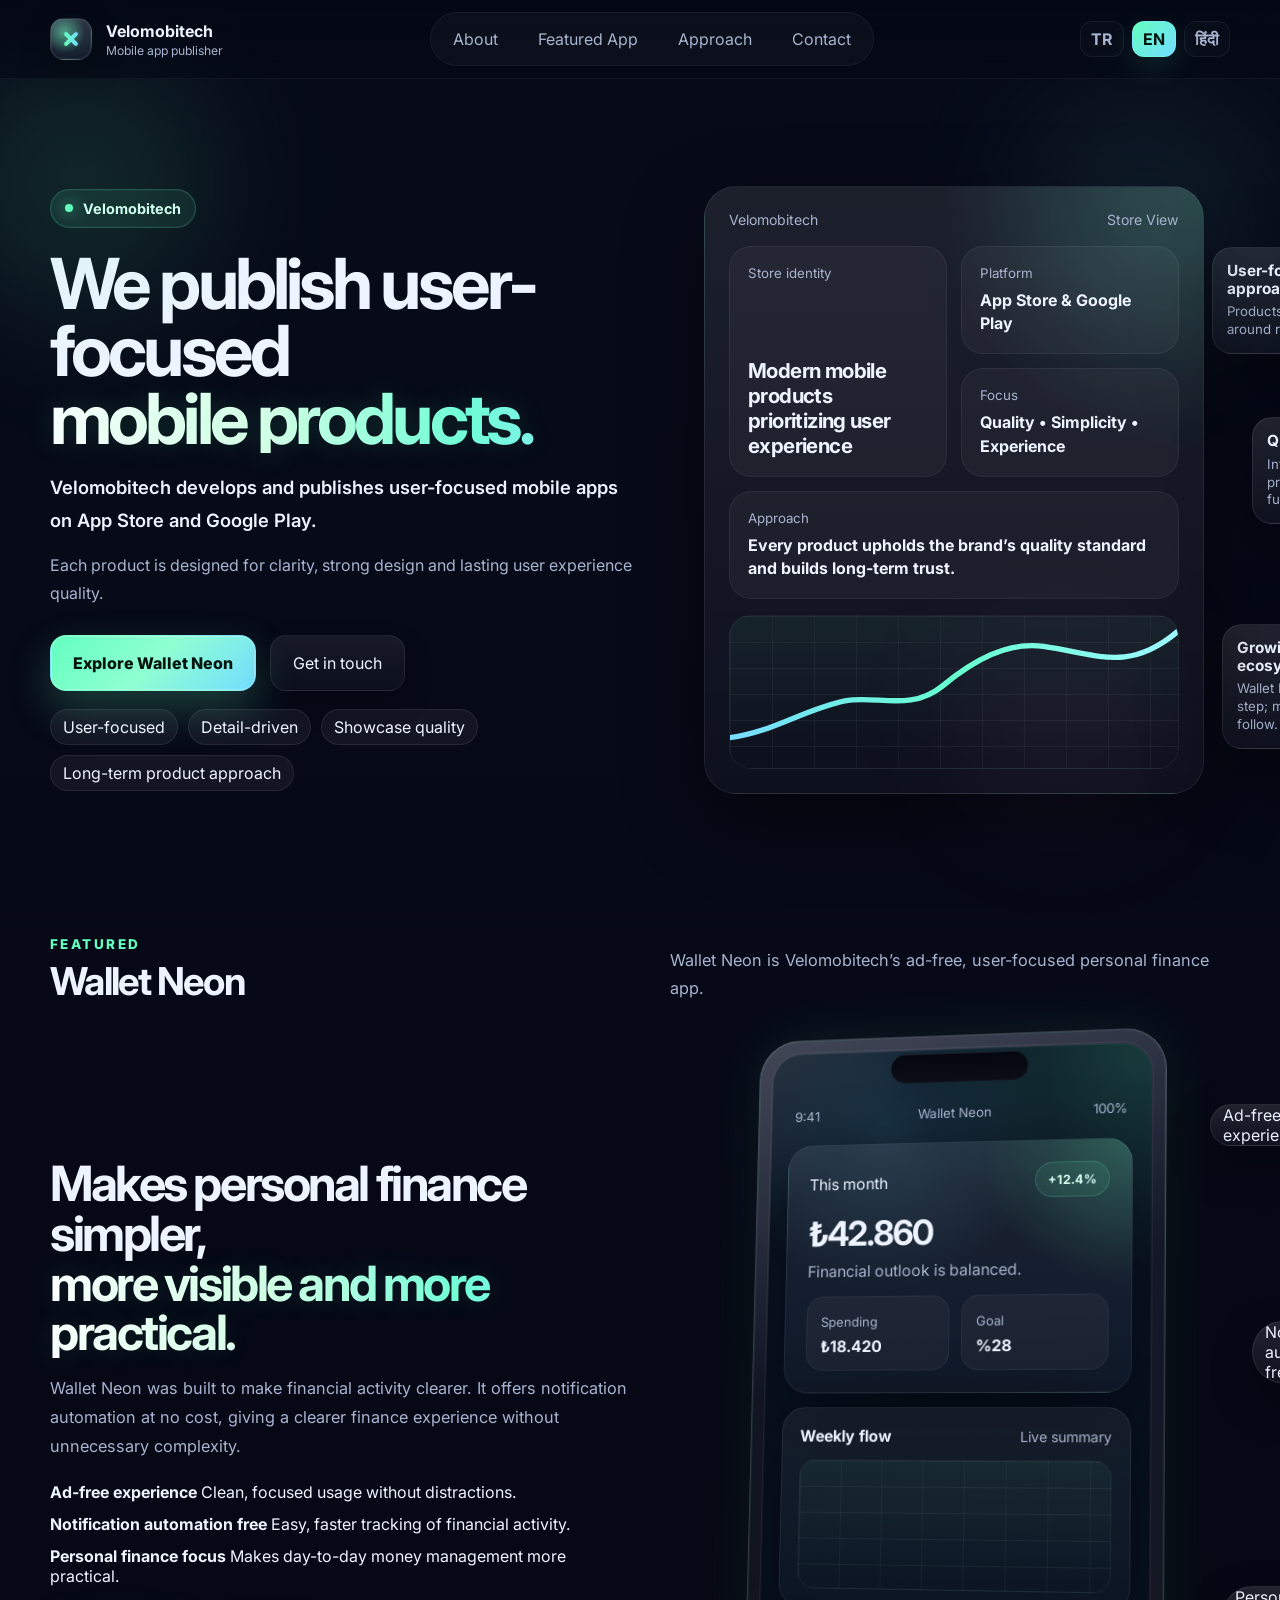
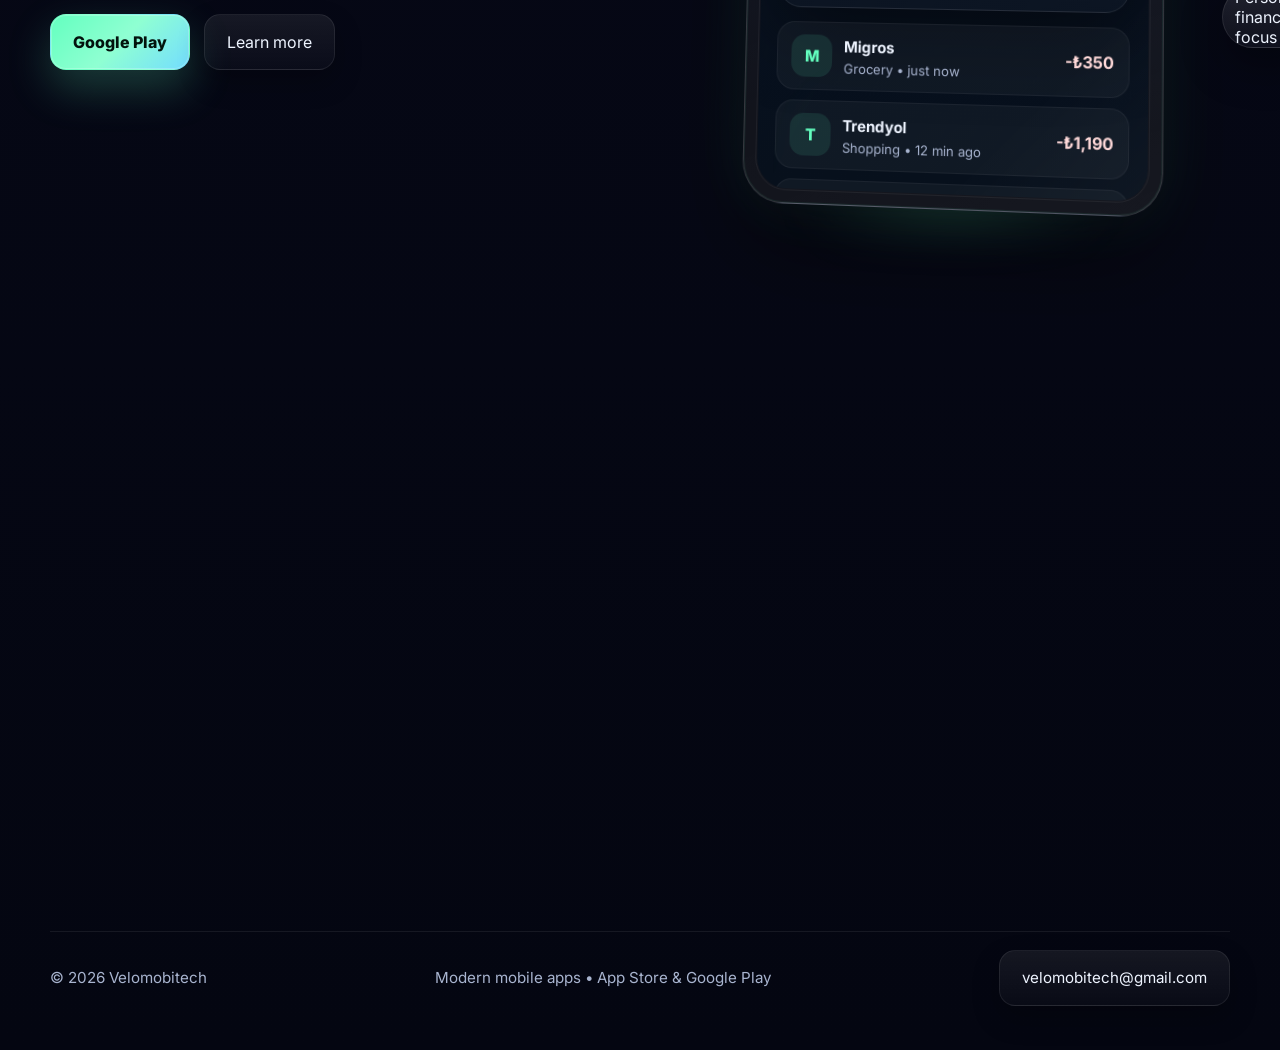
==== index.html @ 4719e171 "Initial commit" ====
<!doctype html>
<html lang="tr">
<head>
  <meta charset="utf-8">
  <meta name="viewport" content="width=device-width, initial-scale=1">
  <title></title>
  <meta name="description" content="">
  <meta name="theme-color" content="#070b18">
  <link rel="preconnect" href="https://fonts.googleapis.com">
  <link rel="preconnect" href="https://fonts.gstatic.com" crossorigin>
  <link href="https://fonts.googleapis.com/css2?family=Inter:wght@400;500;600;700;800;900&display=swap" rel="stylesheet">
  <link rel="stylesheet" href="styles.css">
</head>
<body>
  <div class="bg-grid" aria-hidden="true"></div>
  <div class="glow glow-a" aria-hidden="true"></div>
  <div class="glow glow-b" aria-hidden="true"></div>
  <div class="glow glow-c" aria-hidden="true"></div>

  <header class="site-header">
    <div class="container nav">
      <a href="#top" class="brand" aria-label="" data-i18n-aria-label="brand.name">
        <span class="brand-mark" aria-hidden="true"></span>
        <span class="brand-copy">
          <strong data-i18n="brand.name">Velomobitech</strong>
          <small data-i18n="brand.subtitle">Mobil uygulama yayıncısı</small>
        </span>
      </a>

      <nav class="nav-links" aria-label="" data-i18n-aria-label="nav.about">
        <a href="#about" data-i18n="nav.about">Marka</a>
        <a href="#featured" data-i18n="nav.featured">Öne Çıkan Uygulama</a>
        <a href="#principles" data-i18n="nav.principles">Yaklaşım</a>
        <a href="#contact" data-i18n="nav.contact">İletişim</a>
      </nav>

      <div class="lang-switch" id="lang-switch" aria-label="language selector">
        <button class="lang-btn" data-lang="tr">TR</button>
        <button class="lang-btn" data-lang="en">EN</button>
        <button class="lang-btn" data-lang="hi">हिंदी</button>
      </div>
    </div>
  </header>

  <main id="top">
    <section class="hero" id="about">
      <div class="container hero-shell">
        <div class="hero-copy reveal">
          <div class="eyebrow"><i></i> <span data-i18n="hero.eyebrow">Velomobitech</span></div>

          <h1 class="desktop-title" data-i18n-html="hero.title_desktop_html">Kullanıcı odaklı <span class="accent">mobil ürünler yayınlıyoruz.</span></h1>

          <h1 class="mobile-title" data-i18n-html="hero.title_mobile_html">Güçlü mobil <span class="accent">ürünler yayınlıyoruz.</span></h1>

          <p class="hero-lead" data-i18n="hero.lead">Velomobitech, günlük hayatı kolaylaştıran mobil uygulamalar geliştiren ve App Store ile Google Play üzerinde yayınlayan modern bir ürün markasıdır.</p>

          <p class="hero-sub desktop-copy" data-i18n="hero.sub_desktop">Her ürün; sade kullanım, güçlü tasarım, kullanıcı ihtiyaçlarını anlayan detaylar ve uzun vadeli deneyim kalitesi düşünülerek hazırlanır.</p>

          <p class="hero-sub mobile-copy" data-i18n="hero.sub_mobile">Her uygulama; sadelik, kalite ve kullanıcı deneyimi odağında geliştirilir.</p>

          <div class="hero-actions">
            <a class="btn btn-primary" href="#featured" data-i18n="hero.primary_cta">Wallet Neon'u İncele</a>
            <a class="btn btn-secondary" href="mailto:velomobitech@gmail.com" data-i18n="hero.secondary_cta">İletişime Geç</a>
          </div>

          <div class="hero-chips">
            <span data-i18n="hero.chips.0">Kullanıcı odaklı</span>
            <span data-i18n="hero.chips.1">Detayda güçlü</span>
            <span data-i18n="hero.chips.2">Vitrin kalitesi</span>
            <span data-i18n="hero.chips.3">Uzun vadeli ürün yaklaşımı</span>
          </div>
        </div>

        <div class="hero-visual reveal">
          <div class="showcase-stage">
            <div class="floating-card card-a">
              <strong data-i18n="floating.cardA.title">Kullanıcı odaklı yaklaşım</strong>
              <span data-i18n="floating.cardA.text">Her ürün gerçek kullanım alışkanlıkları düşünülerek şekillenir.</span>
            </div>
            <div class="floating-card card-b">
              <strong data-i18n="floating.cardB.title">Detayda kalite</strong>
              <span data-i18n="floating.cardB.text">Sadece çalışan değil, güçlü hissettiren arayüzler sunulur.</span>
            </div>
            <div class="floating-card card-c">
              <strong data-i18n="floating.cardC.title">Büyüyen ürün ekosistemi</strong>
              <span data-i18n="floating.cardC.text">Wallet Neon ilk adım; Velomobitech yeni uygulamalarla büyür.</span>
            </div>

            <div class="hero-panel">
              <div class="hero-panel-top">
                <span data-i18n="brand.name">Velomobitech</span>
                <span data-i18n="panel.top.view">Vitrin Görünümü</span>
              </div>

              <div class="hero-panel-grid">
                <article class="hero-mini tall">
                  <small data-i18n="panel.grid.identity.small">Vitrin kimliği</small>
                  <strong data-i18n="panel.grid.identity.strong">Kullanıcı deneyimini öne alan modern mobil ürünler</strong>
                </article>
                <article class="hero-mini">
                  <small data-i18n="panel.grid.platform.small">Platform</small>
                  <strong data-i18n="panel.grid.platform.strong">App Store & Google Play</strong>
                </article>
                <article class="hero-mini">
                  <small data-i18n="panel.grid.focus.small">Odak</small>
                  <strong data-i18n="panel.grid.focus.strong">Kalite • Sadelik • Deneyim</strong>
                </article>
                <article class="hero-mini wide">
                  <small data-i18n="panel.grid.approach.small">Yaklaşım</small>
                  <strong data-i18n="panel.grid.approach.strong">Her ürün, markanın kalite standardını taşır ve uzun vadeli güven oluşturur.</strong>
                </article>
              </div>

              <div class="hero-wave">
                <svg viewBox="0 0 320 120" preserveAspectRatio="none" role="presentation">
                  <defs>
                    <linearGradient id="storeLine" x1="0" y1="0" x2="1" y2="0">
                      <stop offset="0%" stop-color="#79dcff"></stop>
                      <stop offset="50%" stop-color="#66ffcf"></stop>
                      <stop offset="100%" stop-color="#9ef8ff"></stop>
                    </linearGradient>
                  </defs>
                  <path d="M0,96 C30,92 52,74 82,67 C104,62 129,76 152,55 C174,35 198,20 224,24 C262,30 285,45 320,12"
                        fill="none" stroke="url(#storeLine)" stroke-width="4.2" stroke-linecap="round"></path>
                </svg>
              </div>
            </div>
          </div>

          <div class="mobile-brand-cards">
            <article class="mobile-info-card">
              <strong data-i18n="floating.cardA.title">Kullanıcı odaklı yaklaşım</strong>
              <span data-i18n="floating.cardA.text">Ürünler gerçek kullanım ihtiyacına göre şekillenir.</span>
            </article>
            <article class="mobile-info-card">
              <strong data-i18n="floating.cardB.title">Detayda kalite</strong>
              <span data-i18n="floating.cardB.text">Arayüzde his, ritim ve güven korunur.</span>
            </article>
            <article class="mobile-info-card">
              <strong data-i18n="floating.cardC.title">Büyüyen yayıncı</strong>
              <span data-i18n="floating.cardC.text">Wallet Neon ilk uygulamadır; yenileri gelecektir.</span>
            </article>
          </div>
        </div>
      </div>
    </section>

    <section class="featured-section" id="featured">
      <div class="container">
        <div class="section-head reveal">
          <div>
            <span class="section-kicker" data-i18n="featured.kicker">Öne Çıkan</span>
            <h2 data-i18n="featured.title">Wallet Neon</h2>
          </div>
          <p data-i18n="featured.lead">Wallet Neon, Velomobitech’in reklamsız ve kullanıcı odaklı kişisel finans uygulamasıdır.</p>
        </div>

        <div class="featured-shell">
          <div class="featured-copy reveal">
            <h3 data-i18n-html="featured.subtitle_html">Kişisel finansı daha sade, <span class="accent">daha görünür ve daha pratik hale getirir.</span></h3>

            <p data-i18n="featured.description">Wallet Neon, finans hareketlerini daha anlaşılır hale getirmek için geliştirildi. Bildirim otomasyonunu ücretsiz sunar, kullanıcıya gereksiz karmaşa oluşturmadan daha net bir finans deneyimi sağlar.</p>

            <div class="feature-points">
              <article>
                <strong data-i18n="featured.points.p1.title">Reklamsız deneyim</strong>
                <span data-i18n="featured.points.p1.text">Dikkat dağıtmayan, temiz ve odaklı kullanım.</span>
              </article>
              <article>
                <strong data-i18n="featured.points.p2.title">Bildirim otomasyonu ücretsiz</strong>
                <span data-i18n="featured.points.p2.text">Finans hareketlerini daha hızlı takip etme kolaylığı.</span>
              </article>
              <article>
                <strong data-i18n="featured.points.p3.title">Kişisel finans odağı</strong>
                <span data-i18n="featured.points.p3.text">Günlük para yönetimini daha pratik hale getirir.</span>
              </article>
            </div>

            <div class="hero-actions" id="contact">
              <a class="btn btn-primary" href="https://play.google.com/store/search?q=Wallet%20Neon" target="_blank" rel="noreferrer" data-i18n="featured.actions.primary_store">Google Play</a>
              <a class="btn btn-secondary" href="mailto:velomobitech@gmail.com" data-i18n="featured.actions.secondary_contact">Bilgi Al</a>
            </div>
          </div>

          <div class="featured-visual reveal">
            <div class="phone-stage" id="phone-stage">
              <div class="phone-glow"></div>

              <div class="desktop-pills">
                <div class="feature-badge badge-a" data-i18n="featured.points.p1.title">Reklamsız</div>
                <div class="feature-badge badge-b" data-i18n="featured.points.p2.title">Bildirim otomasyonu ücretsiz</div>
                <div class="feature-badge badge-c" data-i18n="featured.points.p3.title">Kişisel finans uygulaması</div>
              </div>

              <div class="phone">
                <div class="phone-notch"></div>
                <div class="phone-screen">
                  <div class="screen-top">
                    <span>9:41</span>
                    <span data-i18n="phone.screen.app_name">Wallet Neon</span>
                    <span>100%</span>
                  </div>

                  <div class="screen-body">
                    <section class="screen-card balance-card">
                      <div class="balance-top">
                        <span data-i18n="phone.balance.label">Bu Ay</span>
                        <span class="gain-pill">+12.4%</span>
                      </div>
                      <h2>₺42.860</h2>
                      <p data-i18n="phone.balance.note">Finans görünümü dengede.</p>

                      <div class="mini-grid">
                        <article>
                          <span data-i18n="phone.mini.spending">Harcama</span>
                          <strong>₺18.420</strong>
                        </article>
                        <article>
                          <span data-i18n="phone.mini.goal">Hedef</span>
                          <strong>%28</strong>
                        </article>
                      </div>
                    </section>

                    <section class="screen-card chart-card">
                      <div class="chart-head">
                        <strong data-i18n="phone.chart.title">Haftalık akış</strong>
                        <span data-i18n="phone.chart.badge">Canlı özet</span>
                      </div>
                      <div class="chart-area">
                        <!-- SVG -->
                      </div>
                    </section>

                    <section class="tx-list">
                      <article class="tx-item">
                        <span class="tx-icon">M</span>
                        <div class="tx-copy">
                          <strong data-i18n="phone.tx.t1.title">Migros</strong>
                          <small data-i18n="phone.tx.t1.sub">Market • az önce</small>
                        </div>
                        <b class="tx-out" data-i18n="phone.tx.t1.amount">-₺350</b>
                      </article>
                      <article class="tx-item">
                        <span class="tx-icon">T</span>
                        <div class="tx-copy">
                          <strong data-i18n="phone.tx.t2.title">Trendyol</strong>
                          <small data-i18n="phone.tx.t2.sub">Alışveriş • 12 dk önce</small>
                        </div>
                        <b class="tx-out" data-i18n="phone.tx.t2.amount">-₺1.190</b>
                      </article>
                      <article class="tx-item">
                        <span class="tx-icon">+</span>
                        <div class="tx-copy">
                          <strong data-i18n="phone.tx.t3.title">Havale Girişi</strong>
                          <small data-i18n="phone.tx.t3.sub">Gelir • 40 dk önce</small>
                        </div>
                        <b class="tx-in" data-i18n="phone.tx.t3.amount">+₺8.500</b>
                      </article>
                    </section>
                  </div>
                </div>
              </div>

              <div class="mobile-feature-stack">
                <span data-i18n="featured.points.p1.title">Reklamsız</span>
                <span data-i18n="featured.points.p2.title">Bildirim otomasyonu ücretsiz</span>
                <span data-i18n="featured.points.p3.title">Kişisel finans uygulaması</span>
              </div>
            </div>
          </div>
        </div>
      </div>
    </section>

    <section class="principles-section" id="principles">
      <div class="container">
        <div class="section-head reveal">
          <div>
            <span class="section-kicker" data-i18n="principles.kicker">Yaklaşım</span>
            <h2 data-i18n="principles.title">Vitrin olarak nasıl düşünüyoruz?</h2>
          </div>
          <p data-i18n="principles.lead">Velomobitech, yalnızca uygulama üretmez; kullanıcıya güven veren, detayları düşünülmüş ve uzun ömürlü deneyimler yayınlar.</p>
        </div>

        <div class="principles-grid">
          <article class="principle-card reveal">
            <div class="principle-no">01</div>
            <h3 data-i18n="principles.cards.c1.title">Kullanıcı gibi düşünmek</h3>
            <p data-i18n="principles.cards.c1.text">Ürün kararları yalnızca teknik değil, gerçek kullanım alışkanlıkları düşünülerek alınır.</p>
          </article>
          <article class="principle-card reveal">
            <div class="principle-no">02</div>
            <h3 data-i18n="principles.cards.c2.title">Detayda güçlü olmak</h3>
            <p data-i18n="principles.cards.c2.text">İyi hissettiren deneyim, yüzeyde değil detayda kurulur. Ritim, boşluk ve sadelik önemlidir.</p>
          </article>
          <article class="principle-card reveal">
            <div class="principle-no">03</div>
            <h3 data-i18n="principles.cards.c3.title">Uzun vadeli kalite</h3>
            <p data-i18n="principles.cards.c3.text">Her yeni ürün, markanın kalite standardını taşımalı ve kullanıcıyla güven ilişkisi kurmalıdır.</p>
          </article>
        </div>

        <div class="cta-panel reveal">
          <h3 data-i18n="cta.heading">Velomobitech büyüyor.</h3>
          <p data-i18n="cta.paragraph">Wallet Neon bugün öne çıkan uygulamadır. Yarın aynı yaklaşımı taşıyan yeni ürünler eklenecektir.</p>
          <div class="hero-actions">
            <a class="btn btn-primary" href="mailto:velomobitech@gmail.com" data-i18n="cta.primary">İletişim</a>
            <a class="btn btn-secondary" href="#featured" data-i18n="cta.secondary">Wallet Neon</a>
          </div>
        </div>
      </div>
    </section>
  </main>

  <footer class="site-footer">
    <div class="container footer-shell">
      <div data-i18n="footer.copyright">© 2026 Velomobitech</div>
      <div data-i18n="footer.tagline">Modern mobil uygulamalar • App Store & Google Play</div>
      <div><a class="btn btn-ghost" href="mailto:velomobitech@gmail.com" data-i18n="footer.email">velomobitech@gmail.com</a></div>
    </div>
  </footer>

  <script src="translations.js"></script>
  <script src="script.js"></script>
</body>
</html>
---- styles.css ----
:root {
  --bg: #070b18;
  --surface: rgba(255,255,255,.055);
  --surface-2: rgba(255,255,255,.035);
  --line: rgba(255,255,255,.08);
  --text: #eef4ff;
  --muted: #a8b4cf;
  --muted-2: #7f8cab;
  --neon: #63ffbf;
  --cyan: #73ddff;
  --pink: #ff82dc;
  --shadow: 0 24px 80px rgba(0,0,0,.45);
  --container: 1180px;
  --radius: 24px;
}

* { box-sizing: border-box; }
html { scroll-behavior: smooth; }
body {
  margin: 0;
  font-family: Inter, ui-sans-serif, system-ui, -apple-system, BlinkMacSystemFont, "Segoe UI", sans-serif;
  color: var(--text);
  background:
    radial-gradient(circle at 18% 12%, rgba(99,255,191,.14), transparent 0 24%),
    radial-gradient(circle at 82% 10%, rgba(115,221,255,.12), transparent 0 22%),
    radial-gradient(circle at 78% 82%, rgba(255,130,220,.08), transparent 0 18%),
    linear-gradient(180deg, #070b18 0%, #060816 48%, #040611 100%);
  min-height: 100vh;
  overflow-x: hidden;
}
.bg-grid {
  position: fixed;
  inset: 0;
  pointer-events: none;
  opacity: .18;
  background-image:
    linear-gradient(rgba(255,255,255,.03) 1px, transparent 1px),
    linear-gradient(90deg, rgba(255,255,255,.03) 1px, transparent 1px);
  background-size: 28px 28px;
  mask-image: radial-gradient(circle at center, black 42%, transparent 90%);
}
.glow {
  position: fixed;
  border-radius: 999px;
  filter: blur(68px);
  pointer-events: none;
}
.glow-a { width: 260px; height: 260px; top: 6%; left: -4%; background: rgba(99,255,191,.12); }
.glow-b { width: 220px; height: 220px; top: 12%; right: 2%; background: rgba(115,221,255,.10); }
.glow-c { width: 180px; height: 180px; bottom: 10%; right: 10%; background: rgba(255,130,220,.07); }

a { color: inherit; text-decoration: none; }
button { font: inherit; }
.container { width: min(calc(100% - 32px), var(--container)); margin-inline: auto; }

.site-header {
  position: sticky;
  top: 0;
  z-index: 50;
  backdrop-filter: blur(18px);
  background: linear-gradient(180deg, rgba(4,8,20,.88), rgba(4,8,20,.55));
  border-bottom: 1px solid rgba(255,255,255,.05);
}
.nav {
  min-height: 78px;
  display: flex;
  align-items: center;
  justify-content: space-between;
  gap: 20px;
}
.brand {
  display: inline-flex;
  align-items: center;
  gap: 14px;
  min-width: 0;
}
.brand-mark {
  width: 42px;
  aspect-ratio: 1;
  border-radius: 14px;
  position: relative;
  background:
    linear-gradient(180deg, rgba(255,255,255,.14), rgba(255,255,255,.03)),
    radial-gradient(circle at 32% 32%, rgba(99,255,191,.5), rgba(0,0,0,0) 55%),
    #0a1023;
  border: 1px solid rgba(255,255,255,.09);
  box-shadow: 0 0 0 1px rgba(99,255,191,.08) inset, 0 12px 30px rgba(0,0,0,.34);
}
.brand-mark::before,
.brand-mark::after {
  content: "";
  position: absolute;
  left: 50%;
  top: 50%;
  width: 18px;
  height: 4px;
  border-radius: 999px;
  background: linear-gradient(90deg, var(--neon), var(--cyan));
  transform-origin: center;
  filter: drop-shadow(0 0 10px rgba(99,255,191,.45));
}
.brand-mark::before { transform: translate(-50%, -50%) rotate(45deg); }
.brand-mark::after { transform: translate(-50%, -50%) rotate(-45deg); }
.brand-copy strong { display: block; font-size: 1rem; }
.brand-copy small { display: block; margin-top: 2px; color: var(--muted); font-size: .76rem; }

.nav-links {
  display: flex;
  align-items: center;
  gap: 8px;
  padding: 6px;
  border-radius: 999px;
  background: rgba(255,255,255,.03);
  border: 1px solid rgba(255,255,255,.05);
}
.nav-links a {
  display: inline-flex;
  align-items: center;
  justify-content: center;
  min-height: 40px;
  padding: 0 16px;
  color: var(--muted);
  border-radius: 999px;
  transition: .18s ease;
}
.nav-links a:hover { color: var(--text); background: rgba(255,255,255,.05); }

.lang-switch {
  display: inline-flex;
  gap: 8px;
  align-items: center;
}
.lang-btn {
  min-width: 44px;
  height: 36px;
  padding: 6px 10px;
  border-radius: 12px;
  background: rgba(255,255,255,0.02);
  border: 1px solid rgba(255,255,255,0.06);
  color: var(--muted);
  font-weight: 700;
  cursor: pointer;
}
.lang-btn.active {
  background: linear-gradient(135deg, var(--neon), var(--cyan));
  color: #03130d;
  box-shadow: 0 10px 30px rgba(99,255,191,0.12);
}

.hero,
.featured-section,
.principles-section {
  padding: 44px 0;
}
.hero-shell,
.featured-shell {
  display: grid;
  grid-template-columns: 1.03fr .97fr;
  gap: 42px;
  align-items: center;
}
.hero {
  padding-top: 56px;
}
.eyebrow {
  display: inline-flex;
  align-items: center;
  gap: 10px;
  padding: 10px 14px;
  border-radius: 999px;
  color: #d9fff2;
  background: rgba(99,255,191,.08);
  border: 1px solid rgba(99,255,191,.18);
  box-shadow: 0 0 0 1px rgba(99,255,191,.05) inset;
  font-size: .9rem;
  font-weight: 700;
}
.eyebrow i {
  width: 8px;
  height: 8px;
  border-radius: 999px;
  background: var(--neon);
  box-shadow: 0 0 16px rgba(99,255,191,.9);
}
.desktop-title,
.mobile-title {
  margin: 22px 0 18px;
  font-size: clamp(2.8rem, 5.5vw, 5.8rem);
  line-height: .96;
  letter-spacing: -.055em;
}
.desktop-title span,
.mobile-title span,
.featured-copy h3 span {
  display: block;
  background: linear-gradient(90deg, #fff 0%, #d7ffe8 38%, #74ffd9 70%, #8edfff 100%);
  -webkit-background-clip: text;
  background-clip: text;
  color: transparent;
  text-shadow: 0 0 30px rgba(99,255,191,.15);
}
.mobile-title,
.mobile-copy,
.mobile-brand-cards,
.mobile-feature-stack { display: none; }

.hero-lead {
  margin: 0;
  max-width: 650px;
  font-size: clamp(1rem, 1.5vw, 1.15rem);
  line-height: 1.8;
  color: var(--text);
  font-weight: 600;
}
.hero-sub {
  margin: 14px 0 0;
  max-width: 650px;
  color: var(--muted);
  line-height: 1.76;
  font-size: 1rem;
}

.hero-actions {
  display: flex;
  flex-wrap: wrap;
  gap: 14px;
  margin-top: 28px;
}
.hero-chips {
  display: flex;
  flex-wrap: wrap;
  gap: 10px;
  margin-top: 18px;
}
.hero-chips span,
.gain-pill,
.feature-badge,
.mobile-feature-stack span {
  display: inline-flex;
  align-items: center;
  justify-content: center;
  min-height: 36px;
  padding: 0 12px;
  border-radius: 999px;
  border: 1px solid rgba(255,255,255,.08);
  background: rgba(255,255,255,.05);
}

.btn {
  display: inline-flex;
  align-items: center;
  justify-content: center;
  gap: 10px;
  min-height: 56px;
  padding: 0 22px;
  border-radius: 16px;
  border: 1px solid transparent;
  white-space: nowrap;
  transition: transform .18s ease, box-shadow .18s ease, border-color .18s ease, background .18s ease;
}
.btn-primary {
  color: #03130d;
  font-weight: 800;
  background: linear-gradient(135deg, var(--neon), #8fffd2 50%, var(--cyan));
  box-shadow: 0 18px 44px rgba(99,255,191,.22), 0 0 0 1px rgba(255,255,255,.22) inset;
}
.btn-secondary,
.btn-ghost {
  color: var(--text);
  background: linear-gradient(180deg, rgba(255,255,255,.07), rgba(255,255,255,.025));
  border-color: rgba(255,255,255,.08);
  box-shadow: 0 12px 28px rgba(0,0,0,.24);
}
.btn:hover,
.principle-card:hover,
.feature-point:hover,
.mobile-info-card:hover,
.floating-card:hover,
.signature-item:hover,
.feature-badge:hover,
.mobile-feature-stack span:hover {
  transform: translateY(-2px);
}

.hero-visual,
.featured-visual {
  position: relative;
  min-height: 710px;
  display: grid;
  place-items: center;
  perspective: 1800px;
}
.showcase-stage,
.phone-stage {
  position: relative;
  width: min(100%, 500px);
  transform-style: preserve-3d;
  transition: transform .22s ease;
}

.hero-panel,
.phone,
.signature-item,
.feature-point,
.principle-card,
.mobile-info-card,
.cta-panel,
.floating-card {
  background: linear-gradient(180deg, rgba(255,255,255,.06), rgba(255,255,255,.02));
  border: 1px solid rgba(255,255,255,.07);
  box-shadow: var(--shadow);
}

.hero-panel {
  position: relative;
  width: min(100%, 530px);
  padding: 24px;
  border-radius: 32px;
  background:
    radial-gradient(circle at top right, rgba(99,255,191,.14), transparent 34%),
    linear-gradient(180deg, rgba(255,255,255,.09), rgba(255,255,255,.03));
}
.hero-panel-top {
  display: flex;
  justify-content: space-between;
  align-items: center;
  color: var(--muted);
  font-size: .88rem;
  margin-bottom: 18px;
}
.hero-panel-grid {
  display: grid;
  grid-template-columns: repeat(2, minmax(0,1fr));
  gap: 14px;
}
.hero-mini {
  padding: 18px;
  border-radius: 22px;
  background: rgba(255,255,255,.04);
  border: 1px solid rgba(255,255,255,.06);
}
.hero-mini small {
  display: block;
  color: var(--muted);
  margin-bottom: 8px;
}
.hero-mini strong {
  font-size: 1rem;
  line-height: 1.45;
}
.hero-mini.tall {
  grid-row: span 2;
  display: flex;
  flex-direction: column;
  justify-content: space-between;
}
.hero-mini.tall strong {
  font-size: 1.28rem;
  line-height: 1.22;
  letter-spacing: -.03em;
}
.hero-mini.wide { grid-column: 1 / -1; }
.hero-wave {
  margin-top: 16px;
  height: 154px;
  border-radius: 22px;
  overflow: hidden;
  border: 1px solid rgba(255,255,255,.05);
  background:
    linear-gradient(rgba(255,255,255,.05) 1px, transparent 1px),
    linear-gradient(90deg, rgba(255,255,255,.04) 1px, transparent 1px),
    linear-gradient(180deg, rgba(99,255,191,.06), rgba(99,255,191,0));
  background-size: 100% 26px, 42px 100%, 100% 100%;
}
.hero-wave svg { width: 100%; height: 100%; }

.floating-card {
  position: absolute;
  width: 180px;
  padding: 14px;
  border-radius: 20px;
  backdrop-filter: blur(18px);
  background: linear-gradient(180deg, rgba(255,255,255,.11), rgba(255,255,255,.04));
  border: 1px solid rgba(255,255,255,.09);
  animation: bob 6.4s ease-in-out infinite;
}
.floating-card strong {
  display: block;
  margin-bottom: 6px;
  font-size: .96rem;
  line-height: 1.16;
}
.floating-card span {
  display: block;
  color: var(--muted);
  font-size: .83rem;
  line-height: 1.34;
}
.card-a { top: 10%; left: calc(100% + 8px); animation-delay: 0s; }
.card-b { top: 38%; left: calc(108% + 8px); animation-delay: 1.6s; }
.card-c { top: 72%; left: calc(102% + 8px); animation-delay: 2.4s; }

.phone-glow {
  position: absolute;
  inset: auto 8% -3% 8%;
  height: 124px;
  border-radius: 999px;
  background: radial-gradient(circle, rgba(99,255,191,.28), rgba(99,255,191,0) 70%);
  filter: blur(24px);
}
.phone {
  position: relative;
  margin-inline: auto;
  width: 100%;
  max-width: 420px;
  aspect-ratio: .54;
  padding: 14px;
  border-radius: 42px;
  background:
    linear-gradient(160deg, rgba(255,255,255,.22), rgba(255,255,255,.04) 40%, rgba(255,255,255,.08)),
    linear-gradient(180deg, #0d1327, #02040d 90%);
  border: 1px solid rgba(255,255,255,.14);
  box-shadow:
    0 40px 90px rgba(0,0,0,.48),
    0 0 0 1px rgba(99,255,191,.08) inset,
    0 0 60px rgba(99,255,191,.1);
  transform: rotateY(-10deg) rotateX(5deg);
}
.phone::before {
  content: "";
  position: absolute;
  inset: 12px;
  border-radius: 32px;
  border: 1px solid rgba(255,255,255,.06);
}
.phone-notch {
  position: absolute;
  top: 18px;
  left: 50%;
  transform: translateX(-50%);
  width: 34%;
  height: 30px;
  border-radius: 999px;
  background: linear-gradient(180deg, #04070f, #0b0e17);
  border: 1px solid rgba(255,255,255,.05);
  z-index: 2;
}
.phone-screen {
  position: relative;
  width: 100%;
  height: 100%;
  overflow: hidden;
  border-radius: 30px;
  background:
    radial-gradient(circle at top right, rgba(99,255,191,.18), transparent 28%),
    radial-gradient(circle at 30% 10%, rgba(115,221,255,.16), transparent 24%),
    linear-gradient(180deg, #08111f 0%, #091223 34%, #07101c 100%);
  box-shadow: inset 0 1px 0 rgba(255,255,255,.05);
}
.phone-screen::before {
  content: "";
  position: absolute;
  inset: 0;
  background: linear-gradient(135deg, rgba(255,255,255,.1), transparent 16%, transparent 82%, rgba(255,255,255,.03));
}
.screen-top {
  display: flex;
  justify-content: space-between;
  align-items: center;
  padding: 58px 24px 12px;
  color: var(--muted);
  font-size: .84rem;
}
.screen-body { padding: 10px 18px 20px; }

.balance-card,
.chart-card {
  background: linear-gradient(180deg, rgba(255,255,255,.06), rgba(255,255,255,.02));
  border: 1px solid rgba(255,255,255,.07);
  box-shadow: var(--shadow);
}
.balance-card {
  padding: 22px;
  border-radius: 26px;
  background:
    radial-gradient(circle at top right, rgba(99,255,191,.18), transparent 35%),
    linear-gradient(180deg, rgba(255,255,255,.08), rgba(255,255,255,.03));
}
.balance-top {
  display: flex;
  justify-content: space-between;
  align-items: center;
}
.balance-card h2 {
  margin: 12px 0 8px;
  font-size: 2.2rem;
  letter-spacing: -.05em;
}
.balance-card p {
  margin: 0;
  color: var(--muted);
}
.gain-pill {
  color: #d9fff1;
  background: rgba(99,255,191,.08);
  border-color: rgba(99,255,191,.18);
  font-size: .8rem;
  font-weight: 700;
}
.mini-grid {
  display: grid;
  grid-template-columns: repeat(2, minmax(0,1fr));
  gap: 12px;
  margin-top: 16px;
}
.mini-grid article {
  padding: 14px;
  border-radius: 18px;
  background: rgba(255,255,255,.045);
  border: 1px solid rgba(255,255,255,.05);
}
.mini-grid span { color: var(--muted); font-size: .82rem; }
.mini-grid strong { display: block; margin-top: 6px; }

.chart-card {
  margin-top: 14px;
  padding: 18px;
  border-radius: 24px;
}
.chart-head {
  display: flex;
  justify-content: space-between;
  align-items: center;
  margin-bottom: 14px;
}
.chart-head span { color: var(--muted); font-size: .88rem; }
.chart-area {
  position: relative;
  height: 130px;
  border-radius: 18px;
  background:
    linear-gradient(rgba(255,255,255,.05) 1px, transparent 1px),
    linear-gradient(90deg, rgba(255,255,255,.04) 1px, transparent 1px),
    linear-gradient(180deg, rgba(99,255,191,.06), rgba(99,255,191,0));
  background-size: 100% 26px, 42px 100%, 100% 100%;
  overflow: hidden;
  border: 1px solid rgba(255,255,255,.05);
}
.chart-area svg { position: absolute; inset: 0; width: 100%; height: 100%; }

.tx-list { margin-top: 14px; display: grid; gap: 10px; }
.tx-item {
  display: grid;
  grid-template-columns: auto 1fr auto;
  gap: 12px;
  align-items: center;
  padding: 12px 14px;
  border-radius: 18px;
  background: rgba(255,255,255,.04);
  border: 1px solid rgba(255,255,255,.05);
}
.tx-icon {
  width: 42px;
  height: 42px;
  border-radius: 14px;
  display: grid;
  place-items: center;
  background: rgba(99,255,191,.1);
  color: var(--neon);
  font-weight: 800;
}
.tx-copy strong { display: block; font-size: .95rem; }
.tx-copy small { display: block; margin-top: 4px; color: var(--muted); font-size: .82rem; }
.tx-out { color: #ffd9d9; }
.tx-in { color: #c6ffe6; }

.desktop-pills {
  position: absolute;
  inset: 0;
  pointer-events: none;
  z-index: 6;
}
.feature-badge {
  position: absolute;
  backdrop-filter: blur(18px);
  background: linear-gradient(180deg, rgba(255,255,255,.11), rgba(255,255,255,.04));
  border: 1px solid rgba(255,255,255,.09);
  box-shadow: 0 18px 42px rgba(0,0,0,.34);
  animation: bob 6.4s ease-in-out infinite;
}
.badge-a { top: 10%; left: calc(100% + 6px); animation-delay: 0s; }
.badge-b { top: 38%; left: calc(108% + 8px); animation-delay: 1.6s; }
.badge-c { top: 72%; left: calc(102% + 8px); animation-delay: 2.4s; }
.mobile-feature-stack {
  display: none;
  width: 100%;
  margin-top: 20px;
  gap: 12px;
  flex-wrap: wrap;
}
@keyframes bob {
  0%, 100% { transform: translateY(0); }
  50% { transform: translateY(-10px); }
}

.section-head {
  display: flex;
  justify-content: space-between;
  align-items: end;
  gap: 24px;
  margin-bottom: 24px;
}
.section-kicker {
  display: inline-block;
  margin-bottom: 10px;
  color: var(--neon);
  font-size: .84rem;
  letter-spacing: .18em;
  text-transform: uppercase;
  font-weight: 800;
}
.section-head h2 {
  margin: 0;
  font-size: clamp(2rem, 3vw, 3rem);
  line-height: 1.04;
  letter-spacing: -.045em;
  max-width: 13ch;
}
.section-head p {
  max-width: 560px;
  margin: 0;
  color: var(--muted);
  line-height: 1.72;
  font-size: 1.02rem;
}

.featured-copy h3 {
  margin: 0 0 16px;
  font-size: clamp(2rem, 3.8vw, 3.5rem);
  line-height: 1.02;
  letter-spacing: -.05em;
}
.featured-copy p {
  color: var(--muted);
  line-height: 1.76;
  font-size: 1.02rem;
}
.feature-points {
  display: grid;
  gap: 12px;
  margin-top: 22px;
}
.feature-point {
  padding: 18px;
  border-radius: 22px;
  transition: .18s ease;
}
.feature-point strong {
  display: block;
  margin-bottom: 6px;
}
.feature-point span {
  color: var(--muted);
  line-height: 1.6;
}

.principles-grid {
  display: grid;
  grid-template-columns: repeat(3, minmax(0,1fr));
  gap: 16px;
}
.principle-card {
  padding: 24px;
  border-radius: 24px;
  transition: .18s ease;
}
.principle-no {
  display: inline-flex;
  align-items: center;
  justify-content: center;
  width: 42px;
  height: 42px;
  border-radius: 14px;
  background: rgba(99,255,191,.1);
  border: 1px solid rgba(99,255,191,.18);
  color: var(--neon);
  font-weight: 900;
  margin-bottom: 16px;
}
.principle-card h3 {
  margin: 0 0 10px;
  font-size: 1.18rem;
}
.principle-card p {
  margin: 0;
  color: var(--muted);
  line-height: 1.68;
}
.cta-panel {
  margin-top: 22px;
  padding: 28px;
  border-radius: 30px;
  background:
    radial-gradient(circle at top left, rgba(99,255,191,.18), transparent 32%),
    linear-gradient(180deg, rgba(255,255,255,.08), rgba(255,255,255,.03));
}
.cta-panel h3 {
  margin: 0 0 8px;
  font-size: clamp(1.5rem, 2.6vw, 2.3rem);
  letter-spacing: -.04em;
}
.cta-panel p {
  margin: 0;
  color: var(--muted);
  line-height: 1.7;
}

.site-footer {
  padding: 28px 0 44px;
  color: var(--muted);
}
.footer-shell {
  display: flex;
  justify-content: space-between;
  align-items: center;
  gap: 18px;
  padding-top: 18px;
  border-top: 1px solid rgba(255,255,255,.07);
  font-size: .95rem;
  flex-wrap: wrap;
}

.reveal {
  opacity: 0;
  transform: translateY(24px);
  transition: opacity .7s ease, transform .7s ease;
}
.reveal.visible {
  opacity: 1;
  transform: none;
}

@media (max-width: 1220px) {
  .card-a { left: calc(94% + 8px); }
  .card-b { left: calc(102% + 8px); }
  .card-c { left: calc(96% + 8px); }

  .badge-a { left: calc(94% + 6px); }
  .badge-b { left: calc(102% + 8px); }
  .badge-c { left: calc(96% + 8px); }
}

@media (max-width: 1120px) {
  .hero-shell,
  .featured-shell {
    grid-template-columns: 1fr;
  }
  .hero-visual,
  .featured-visual {
    min-height: auto;
    order: -1;
  }
  .desktop-title,
  .desktop-copy { display: none; }
  .mobile-title,
  .mobile-copy,
  .mobile-brand-cards,
  .mobile-feature-stack {
    display: block;
  }
  .desktop-pills,
  .floating-card { display: none; }
  .mobile-brand-cards {
    display: grid;
    grid-template-columns: 1fr 1fr 1fr;
    gap: 12px;
    margin-top: 20px;
  }
  .mobile-info-card {
    padding: 16px;
    border-radius: 18px;
    transition: .18s ease;
  }
  .mobile-info-card strong {
    display: block;
    margin-bottom: 6px;
    font-size: .96rem;
  }
  .mobile-info-card span {
    display: block;
    color: var(--muted);
    line-height: 1.55;
    font-size: .9rem;
  }
  .mobile-feature-stack {
    display: flex;
  }
  .phone-stage,
  .showcase-stage {
    max-width: 440px;
    margin-inline: auto;
  }
  .principles-grid {
    grid-template-columns: 1fr;
  }
}

@media (max-width: 860px) {
  .nav-links { display: none; }
  .section-head { display: block; }
  .footer-shell { flex-direction: column; align-items: flex-start; }
}

@media (max-width: 640px) {
  :root {
    --surface: rgba(255,255,255,.08);
    --surface-2: rgba(255,255,255,.05);
    --muted: #bac7e3;
    --muted-2: #9ca8c4;
    --neon: #72ffd2;
    --cyan: #7ce4ff;
  }

  body {
    background:
      radial-gradient(circle at 20% 10%, rgba(114,255,210,.18), transparent 0 26%),
      radial-gradient(circle at 80% 10%, rgba(124,228,255,.16), transparent 0 24%),
      linear-gradient(180deg, #0a1227 0%, #091022 45%, #070d1c 100%);
  }

  .container { width: min(calc(100% - 20px), var(--container)); }
  .nav { min-height: 72px; }
  .brand-copy small { display: none; }

  .mobile-title {
    font-size: clamp(2.2rem, 11vw, 3.2rem);
  }
  .hero-lead {
    font-size: 1.04rem;
    line-height: 1.72;
  }
  .hero-sub {
    font-size: .96rem;
    line-height: 1.7;
  }

  .hero-actions,
  .footer-shell,
  .footer-shell > div:last-child {
    width: 100%;
  }
  .hero-actions {
    display: grid;
    grid-template-columns: 1fr;
  }
  .btn { width: 100%; }

  .hero-chips {
    display: grid;
    grid-template-columns: 1fr 1fr;
  }
  .hero-chips span {
    justify-content: center;
    padding: 10px 12px;
    min-height: auto;
    text-align: center;
    background: rgba(255,255,255,.07);
  }

  .mobile-brand-cards {
    grid-template-columns: 1fr;
  }

  .phone-stage,
  .showcase-stage {
    max-width: 340px;
  }
  .phone {
    max-width: 340px;
    border-radius: 34px;
    transform: none;
    background:
      linear-gradient(160deg, rgba(255,255,255,.24), rgba(255,255,255,.05) 40%, rgba(255,255,255,.08)),
      linear-gradient(180deg, #132142, #091021 92%);
    box-shadow:
      0 28px 70px rgba(0,0,0,.42),
      0 0 0 1px rgba(114,255,210,.09) inset,
      0 0 48px rgba(114,255,210,.1);
  }
  .phone-screen {
    border-radius: 24px;
    background:
      radial-gradient(circle at top right, rgba(114,255,210,.22), transparent 28%),
      radial-gradient(circle at 20% 0%, rgba(124,228,255,.18), transparent 22%),
      linear-gradient(180deg, #12203f 0%, #0f1730 34%, #0b1327 100%);
  }
  .screen-top { padding: 52px 18px 12px; }
  .screen-body { padding: 10px 12px 14px; }
  .balance-card,
  .chart-card,
  .hero-panel,
  .mobile-info-card,
  .feature-point,
  .principle-card,
  .cta-panel {
    background: linear-gradient(180deg, rgba(255,255,255,.09), rgba(255,255,255,.04));
    border-color: rgba(255,255,255,.1);
  }
  .balance-card h2 { font-size: 1.78rem; }
  .mini-grid { grid-template-columns: 1fr 1fr; }
  .mobile-feature-stack {
    display: grid;
    grid-template-columns: 1fr;
  }
}
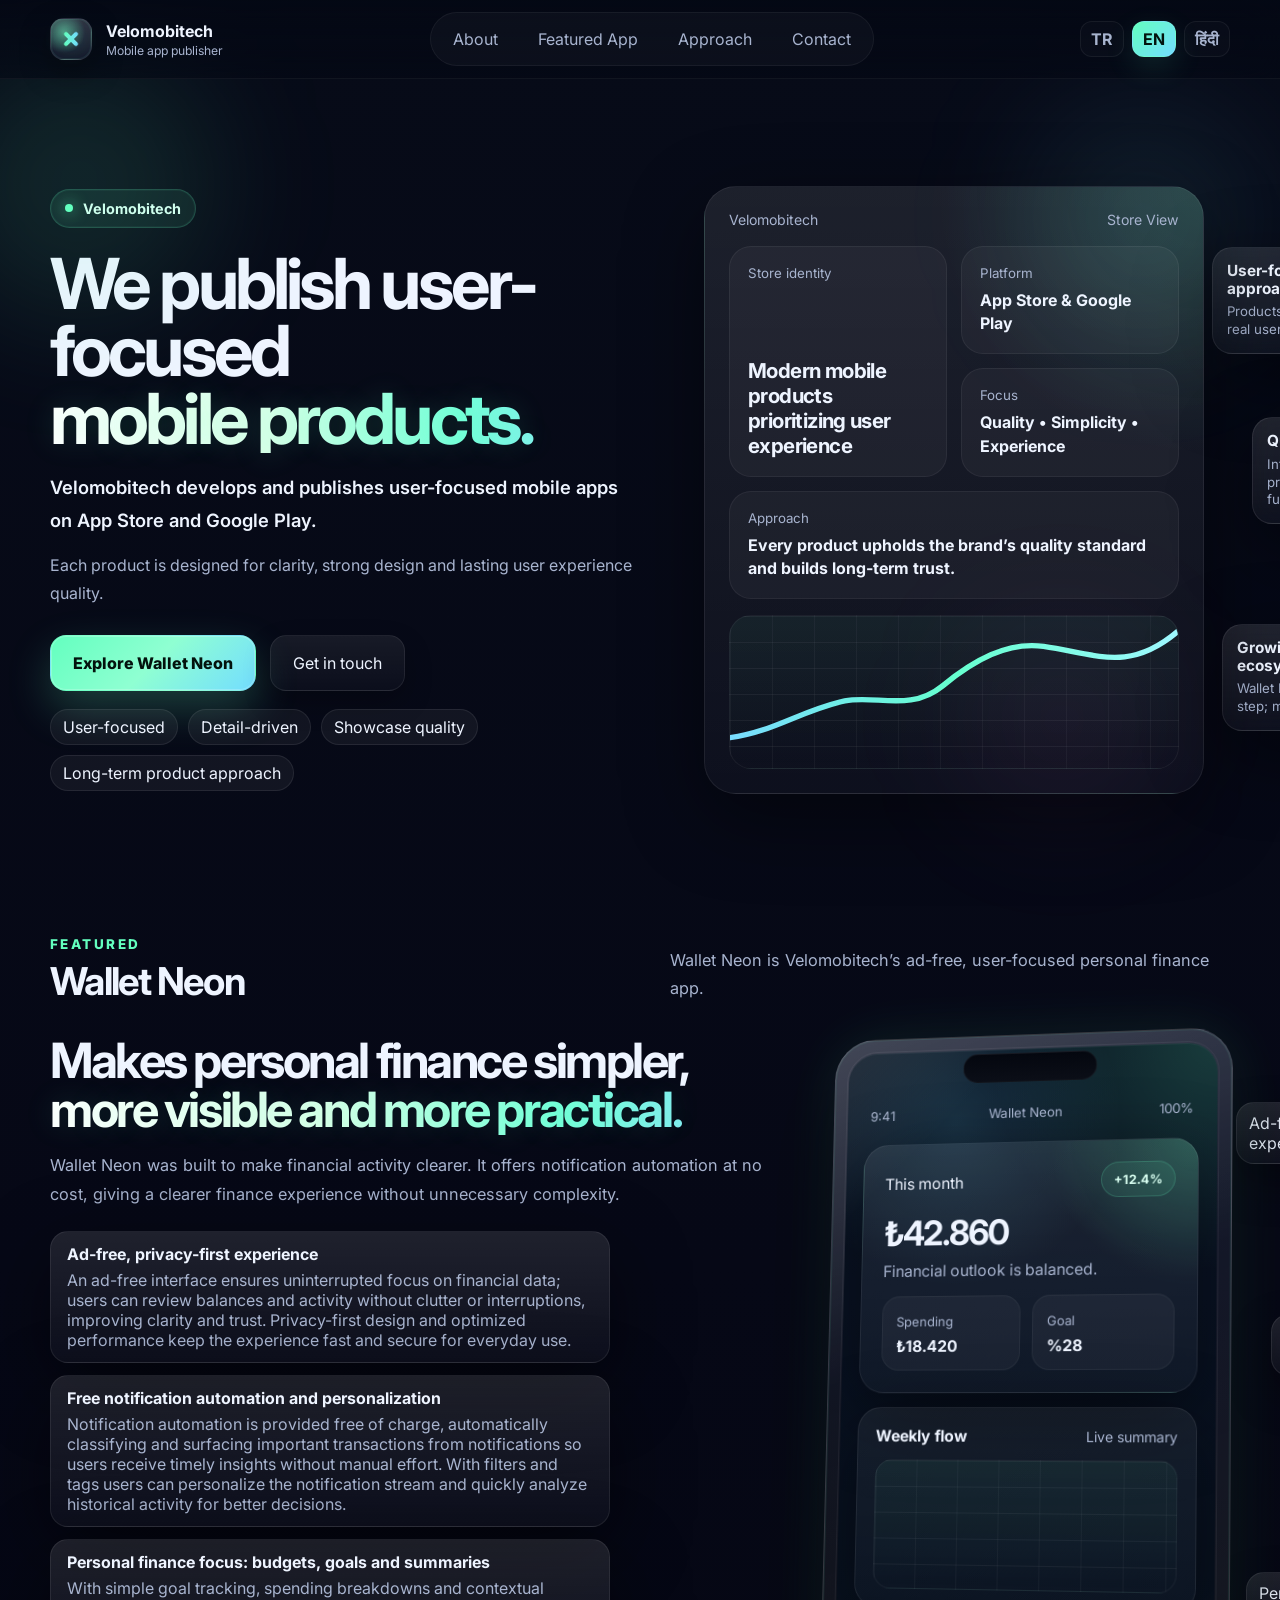
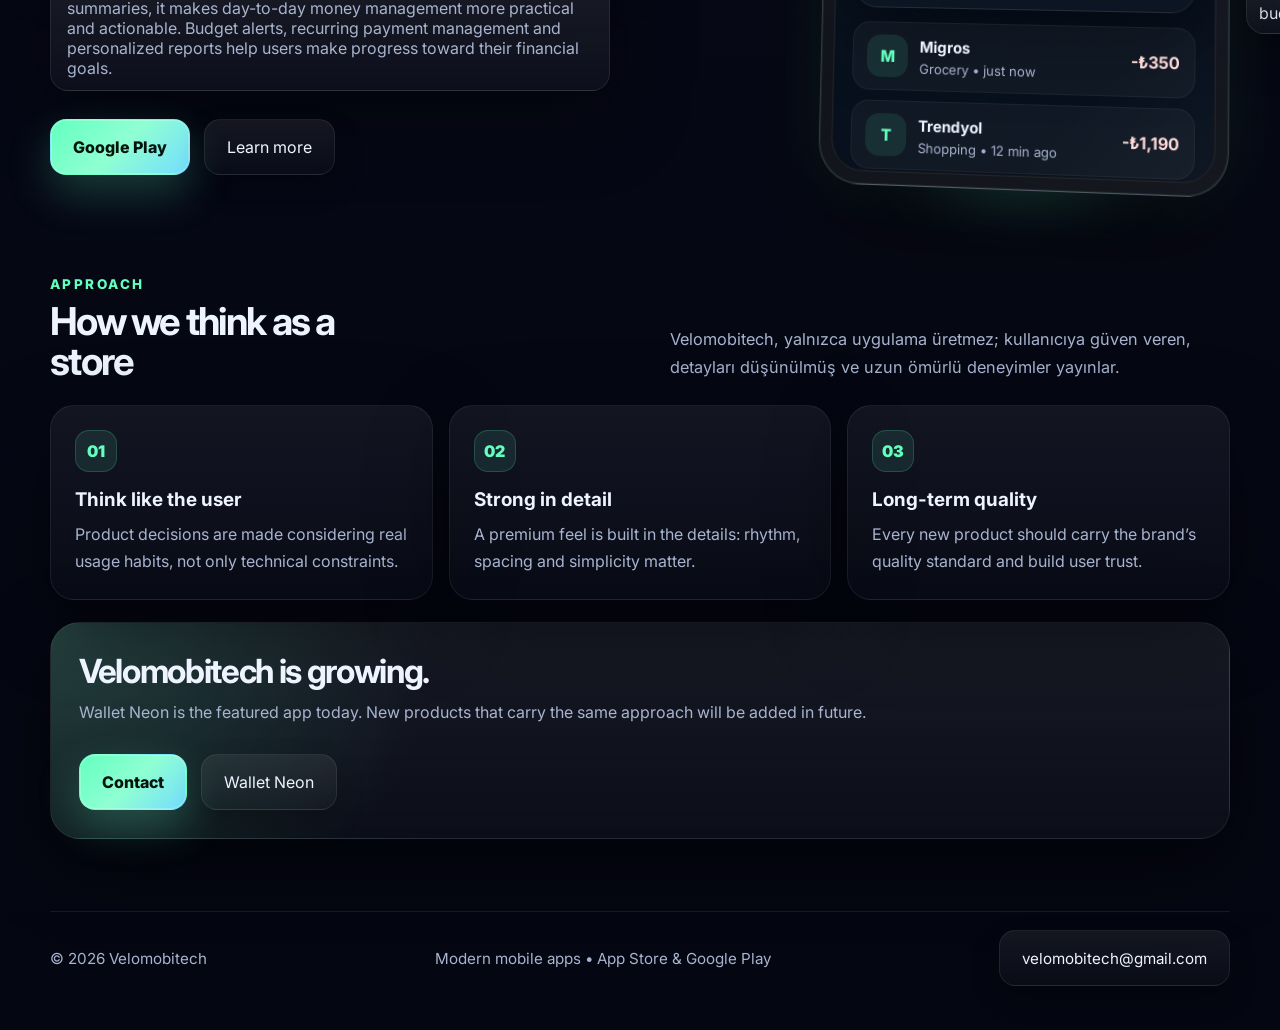
==== commit fe516e54: "site update" ====
--- a/index.html
+++ b/index.html
@@ -66,7 +66,7 @@
           <div class="hero-chips">
             <span data-i18n="hero.chips.0">Kullanıcı odaklı</span>
             <span data-i18n="hero.chips.1">Detayda güçlü</span>
-            <span data-i18n="hero.chips.2">Vitrin kalitesi</span>
+            <span data-i18n="hero.chips.2">Mağaza kalitesi</span>
             <span data-i18n="hero.chips.3">Uzun vadeli ürün yaklaşımı</span>
           </div>
         </div>
@@ -89,12 +89,12 @@
             <div class="hero-panel">
               <div class="hero-panel-top">
                 <span data-i18n="brand.name">Velomobitech</span>
-                <span data-i18n="panel.top.view">Vitrin Görünümü</span>
+                <span data-i18n="panel.top.view">Mağaza Görünümü</span>
               </div>
 
               <div class="hero-panel-grid">
                 <article class="hero-mini tall">
-                  <small data-i18n="panel.grid.identity.small">Vitrin kimliği</small>
+                  <small data-i18n="panel.grid.identity.small">Mağaza Profili</small>
                   <strong data-i18n="panel.grid.identity.strong">Kullanıcı deneyimini öne alan modern mobil ürünler</strong>
                 </article>
                 <article class="hero-mini">
@@ -177,7 +177,7 @@
             </div>
 
             <div class="hero-actions" id="contact">
-              <a class="btn btn-primary" href="https://play.google.com/store/search?q=Wallet%20Neon" target="_blank" rel="noreferrer" data-i18n="featured.actions.primary_store">Google Play</a>
+              <a class="btn btn-primary" href="https://play.google.com/store/apps/details?id=com.velomobitech.walletneon" target="_blank" rel="noreferrer" data-i18n="featured.actions.primary_store">Google Play</a>
               <a class="btn btn-secondary" href="mailto:velomobitech@gmail.com" data-i18n="featured.actions.secondary_contact">Bilgi Al</a>
             </div>
           </div>
@@ -278,7 +278,7 @@
         <div class="section-head reveal">
           <div>
             <span class="section-kicker" data-i18n="principles.kicker">Yaklaşım</span>
-            <h2 data-i18n="principles.title">Vitrin olarak nasıl düşünüyoruz?</h2>
+            <h2 data-i18n="principles.title">Bir mağaza olarak nasıl düşünüyoruz?</h2>
           </div>
           <p data-i18n="principles.lead">Velomobitech, yalnızca uygulama üretmez; kullanıcıya güven veren, detayları düşünülmüş ve uzun ömürlü deneyimler yayınlar.</p>
         </div>
--- a/styles.css
+++ b/styles.css
@@ -153,10 +153,16 @@
 .principles-section {
   padding: 44px 0;
 }
-.hero-shell,
+.hero-shell {
+  display: grid;
+  grid-template-columns: 1.03fr .97fr;
+  gap: 42px;
+  align-items: center;
+}
 .featured-shell {
   display: grid;
-  grid-template-columns: 1.03fr .97fr;
+  /* make the text panel wider so cards have more horizontal room */
+  grid-template-columns: 1.6fr .9fr;
   gap: 42px;
   align-items: center;
 }
@@ -234,9 +240,7 @@
   margin-top: 18px;
 }
 .hero-chips span,
-.gain-pill,
-.feature-badge,
-.mobile-feature-stack span {
+.gain-pill {
   display: inline-flex;
   align-items: center;
   justify-content: center;
@@ -246,6 +250,47 @@
   border: 1px solid rgba(255,255,255,.08);
   background: rgba(255,255,255,.05);
 }
+
+/* Feature badges and feature points should match the floating-card aesthetic */
+.feature-badge,
+.mobile-feature-stack span {
+  display: inline-flex;
+  align-items: center;
+  justify-content: center;
+  padding: 12px 18px;
+  border-radius: 18px;
+  background: linear-gradient(180deg, rgba(255,255,255,.10), rgba(255,255,255,.03));
+  border: 1px solid rgba(255,255,255,.08);
+  box-shadow: var(--shadow);
+  color: var(--text);
+  text-align: left;
+  white-space: normal;
+}
+
+.feature-badge {
+  width: clamp(240px, 36vw, 420px);
+  min-width: 220px;
+  padding: 14px 18px;
+}
+
+.feature-points article {
+  display: block;
+  text-align: left;
+  width: 100%;
+  max-width: 560px;
+  padding: 16px 18px;
+  box-sizing: border-box;
+  border-radius: 18px;
+  background: linear-gradient(180deg, rgba(255,255,255,.10), rgba(255,255,255,.03));
+  border: 1px solid rgba(255,255,255,.08);
+  box-shadow: var(--shadow);
+  color: var(--text);
+}
+
+.feature-points article strong { display: block; margin-bottom: 6px; }
+.feature-points article span { color: var(--muted); }
+
+.mobile-feature-stack span { display: block; width: 100%; box-sizing: border-box; padding: 12px 14px; text-align: left; }
 
 .btn {
   display: inline-flex;
@@ -377,7 +422,7 @@
 
 .floating-card {
   position: absolute;
-  width: 180px;
+  width: clamp(140px, 16vw, 220px);
   padding: 14px;
   border-radius: 20px;
   backdrop-filter: blur(18px);
@@ -583,6 +628,9 @@
 }
 .feature-badge {
   position: absolute;
+  width: clamp(140px, 24vw, 260px);
+  min-width: 130px;
+  padding: 10px 12px;
   backdrop-filter: blur(18px);
   background: linear-gradient(180deg, rgba(255,255,255,.11), rgba(255,255,255,.04));
   border: 1px solid rgba(255,255,255,.09);
@@ -663,6 +711,28 @@
 .feature-point span {
   color: var(--muted);
   line-height: 1.6;
+}
+
+/* Make feature point articles a readable width */
+.feature-points article {
+  width: 100%;
+  /* allow wider cards when the panel expands */
+  max-width: 560px;
+  padding: 12px 16px;
+  box-sizing: border-box;
+  border-radius: 18px;
+  background: linear-gradient(180deg, rgba(255,255,255,.10), rgba(255,255,255,.03));
+  border: 1px solid rgba(255,255,255,.08);
+  box-shadow: var(--shadow);
+  color: var(--text);
+}
+
+.mobile-feature-stack span {
+  display: block;
+  width: 100%;
+  box-sizing: border-box;
+  padding: 10px 12px;
+  text-align: left;
 }
 
 .principles-grid {
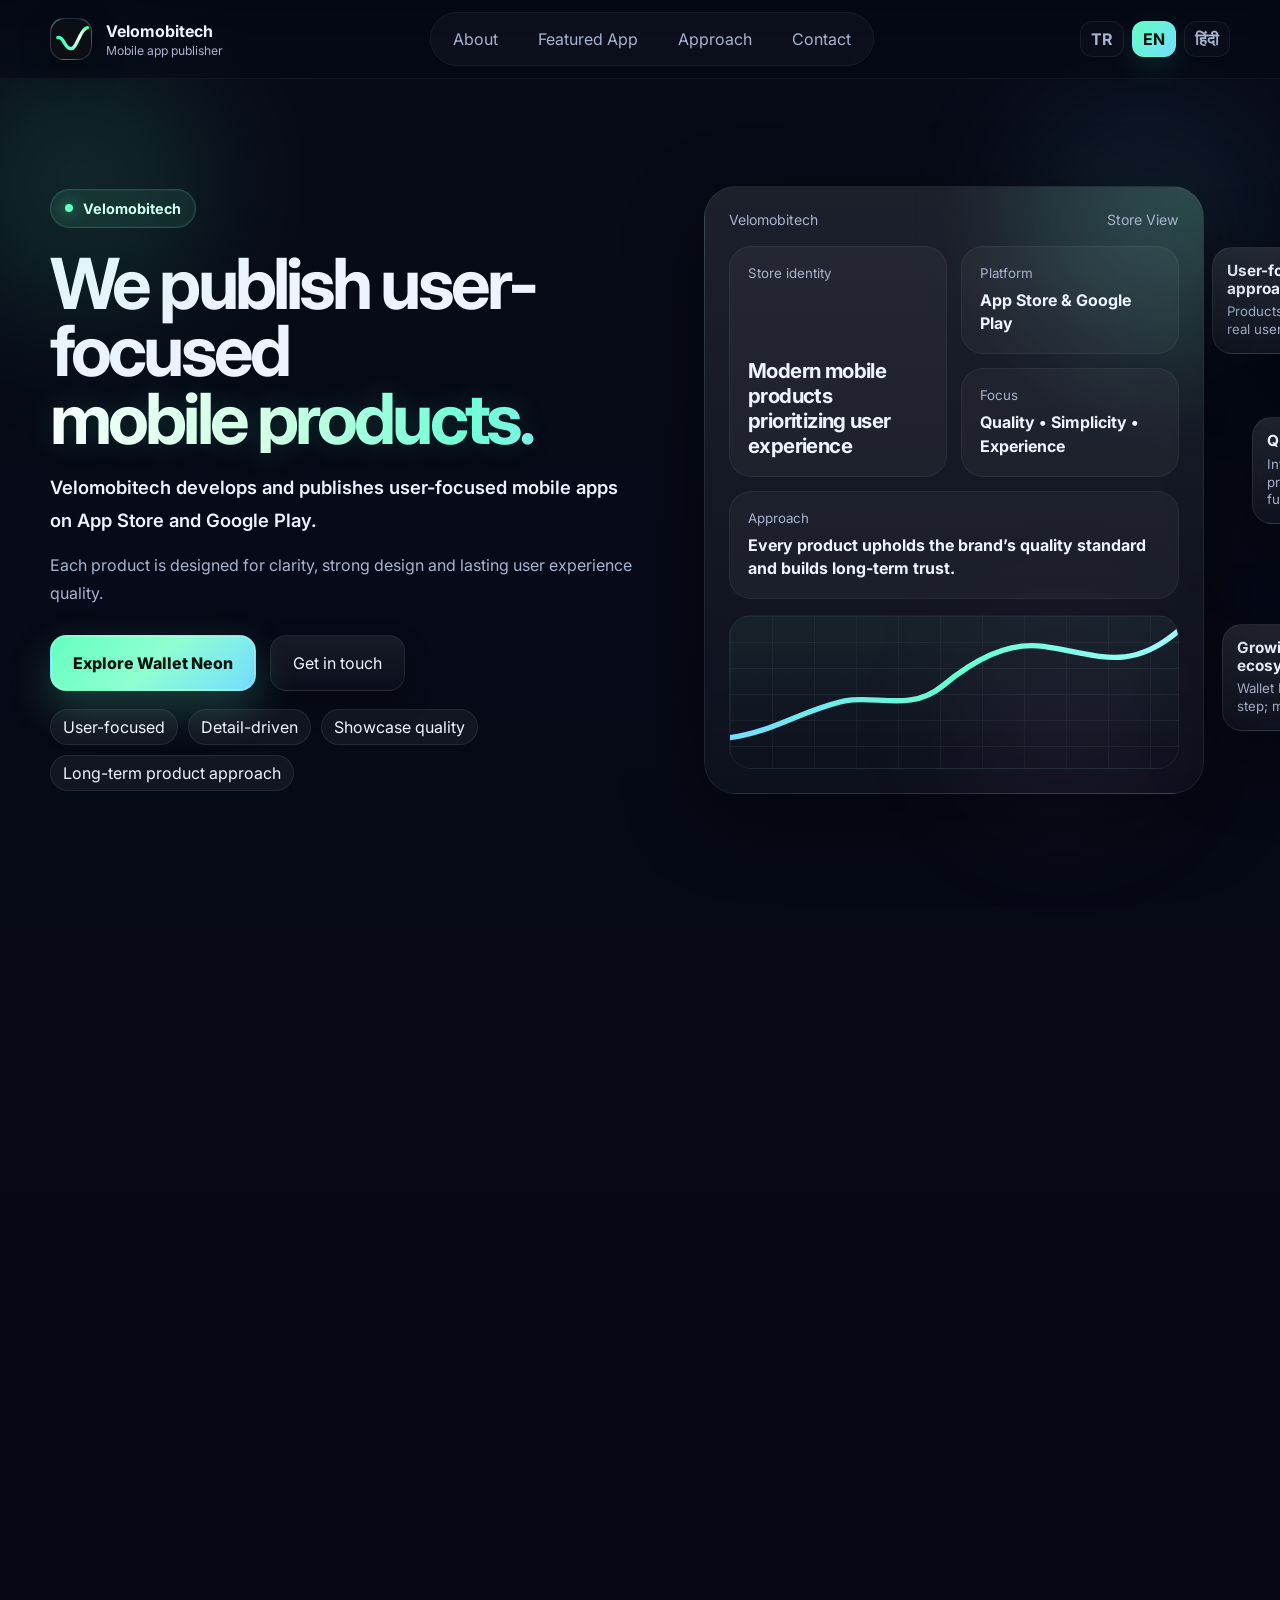
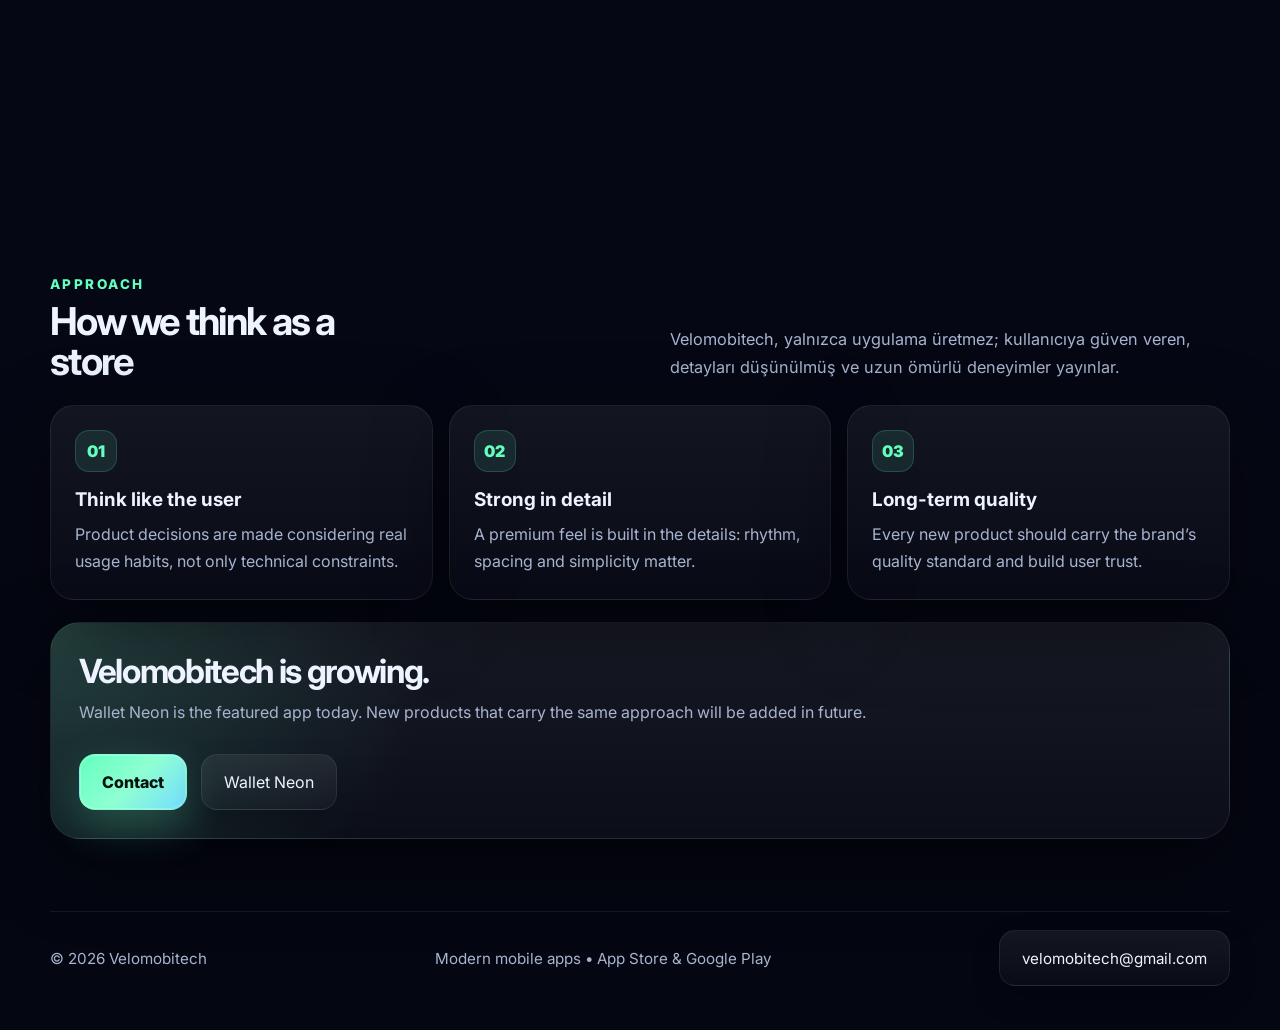
==== commit 73d227c8: "Add logo and favicons; update head and styles" ====
--- a/index.html
+++ b/index.html
@@ -5,7 +5,12 @@
   <meta name="viewport" content="width=device-width, initial-scale=1">
   <title></title>
   <meta name="description" content="">
-  <meta name="theme-color" content="#070b18">
+  <link rel="icon" type="image/svg+xml" href="/assets/logo-mark.svg">
+  <link rel="icon" type="image/png" sizes="32x32" href="/assets/favicon-32x32.png">
+  <link rel="icon" type="image/png" sizes="16x16" href="/assets/favicon-16x16.png">
+  <link rel="apple-touch-icon" sizes="180x180" href="/assets/apple-touch-icon.png">
+  <link rel="manifest" href="/assets/site.webmanifest">
+  <meta name="theme-color" content="#0B0F14">
   <link rel="preconnect" href="https://fonts.googleapis.com">
   <link rel="preconnect" href="https://fonts.gstatic.com" crossorigin>
   <link href="https://fonts.googleapis.com/css2?family=Inter:wght@400;500;600;700;800;900&display=swap" rel="stylesheet">
@@ -20,7 +25,7 @@
   <header class="site-header">
     <div class="container nav">
       <a href="#top" class="brand" aria-label="" data-i18n-aria-label="brand.name">
-        <span class="brand-mark" aria-hidden="true"></span>
+        <span class="brand-mark" aria-hidden="true"><img src="/assets/logo-mark.svg" alt=""></span>
         <span class="brand-copy">
           <strong data-i18n="brand.name">Velomobitech</strong>
           <small data-i18n="brand.subtitle">Mobil uygulama yayıncısı</small>
@@ -152,7 +157,6 @@
             <span class="section-kicker" data-i18n="featured.kicker">Öne Çıkan</span>
             <h2 data-i18n="featured.title">Wallet Neon</h2>
           </div>
-          <p data-i18n="featured.lead">Wallet Neon, Velomobitech’in reklamsız ve kullanıcı odaklı kişisel finans uygulamasıdır.</p>
         </div>
 
         <div class="featured-shell">
--- a/styles.css
+++ b/styles.css
@@ -89,19 +89,16 @@
 }
 .brand-mark::before,
 .brand-mark::after {
-  content: "";
-  position: absolute;
-  left: 50%;
-  top: 50%;
-  width: 18px;
-  height: 4px;
-  border-radius: 999px;
-  background: linear-gradient(90deg, var(--neon), var(--cyan));
-  transform-origin: center;
-  filter: drop-shadow(0 0 10px rgba(99,255,191,.45));
-}
-.brand-mark::before { transform: translate(-50%, -50%) rotate(45deg); }
-.brand-mark::after { transform: translate(-50%, -50%) rotate(-45deg); }
+  display: none;
+}
+
+.brand-mark img {
+  width: 100%;
+  height: 100%;
+  display: block;
+  border-radius: 14px;
+  object-fit: contain;
+}
 .brand-copy strong { display: block; font-size: 1rem; }
 .brand-copy small { display: block; margin-top: 2px; color: var(--muted); font-size: .76rem; }
 
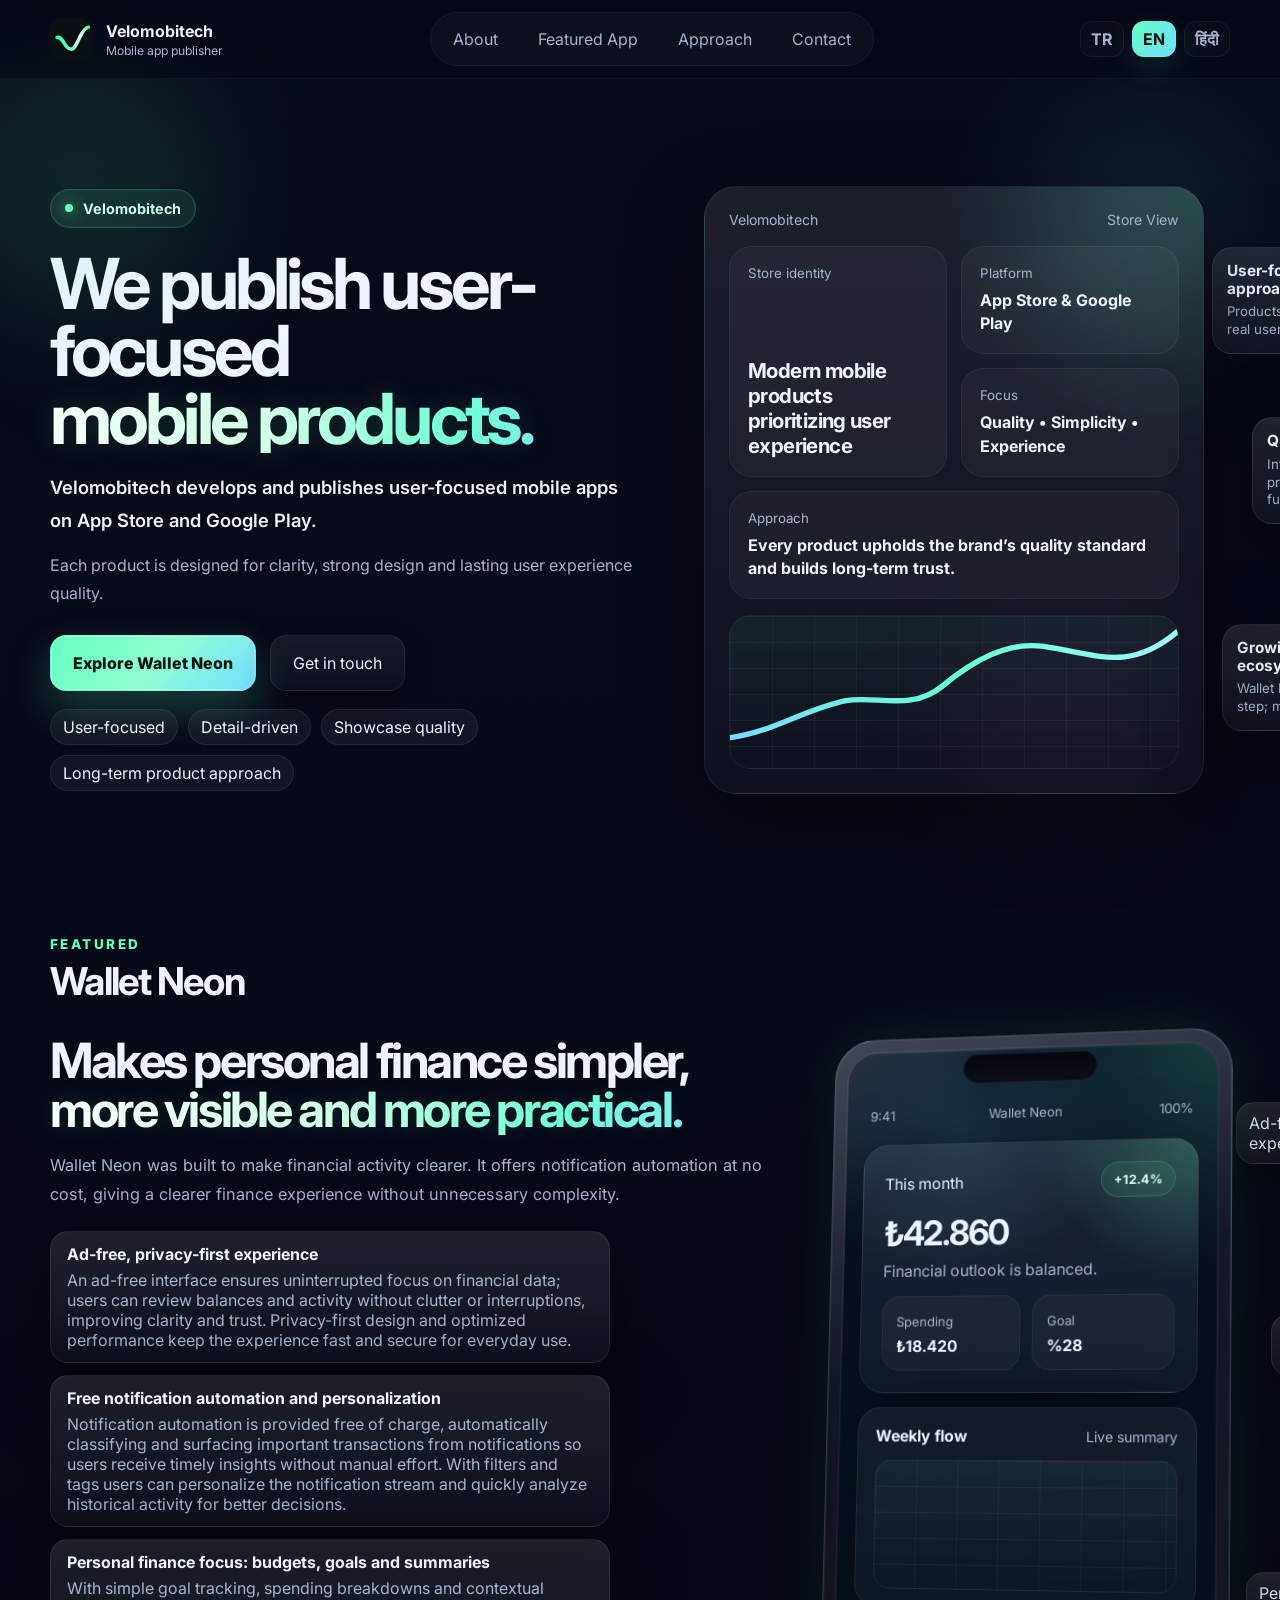
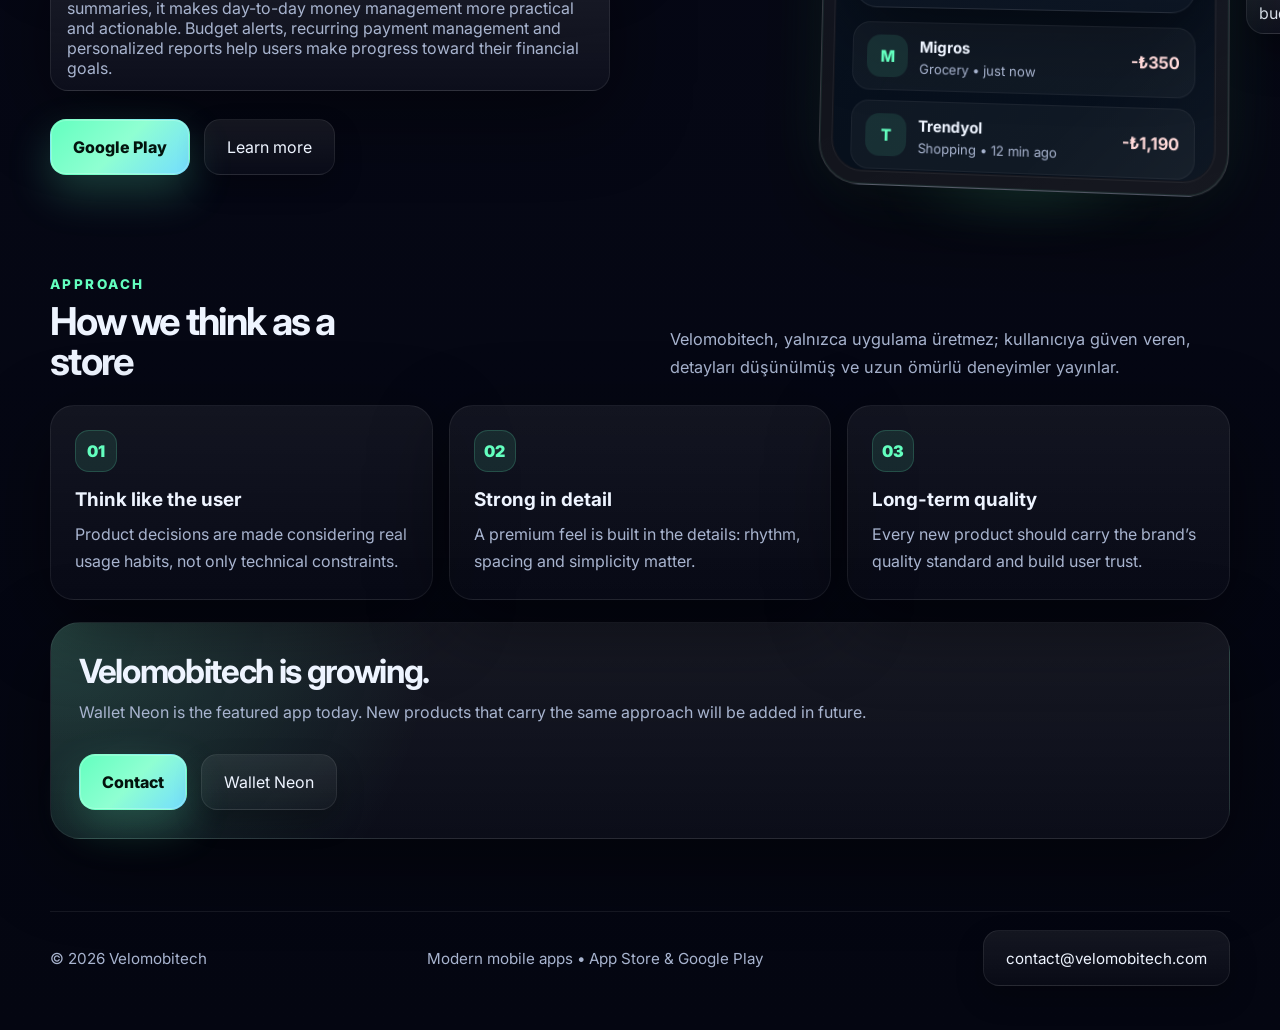
==== commit 77b0d882: "İletişim e-postasını contact@velomobitech.com olarak güncelle." ====
--- a/index.html
+++ b/index.html
@@ -65,7 +65,7 @@
 
           <div class="hero-actions">
             <a class="btn btn-primary" href="#featured" data-i18n="hero.primary_cta">Wallet Neon'u İncele</a>
-            <a class="btn btn-secondary" href="mailto:velomobitech@gmail.com" data-i18n="hero.secondary_cta">İletişime Geç</a>
+            <a class="btn btn-secondary" href="mailto:contact@velomobitech.com" data-i18n="hero.secondary_cta">İletişime Geç</a>
           </div>
 
           <div class="hero-chips">
@@ -182,7 +182,7 @@
 
             <div class="hero-actions" id="contact">
               <a class="btn btn-primary" href="https://play.google.com/store/apps/details?id=com.velomobitech.walletneon" target="_blank" rel="noreferrer" data-i18n="featured.actions.primary_store">Google Play</a>
-              <a class="btn btn-secondary" href="mailto:velomobitech@gmail.com" data-i18n="featured.actions.secondary_contact">Bilgi Al</a>
+              <a class="btn btn-secondary" href="mailto:contact@velomobitech.com" data-i18n="featured.actions.secondary_contact">Bilgi Al</a>
             </div>
           </div>
 
@@ -308,8 +308,8 @@
         <div class="cta-panel reveal">
           <h3 data-i18n="cta.heading">Velomobitech büyüyor.</h3>
           <p data-i18n="cta.paragraph">Wallet Neon bugün öne çıkan uygulamadır. Yarın aynı yaklaşımı taşıyan yeni ürünler eklenecektir.</p>
-          <div class="hero-actions">
-            <a class="btn btn-primary" href="mailto:velomobitech@gmail.com" data-i18n="cta.primary">İletişim</a>
+            <div class="hero-actions">
+            <a class="btn btn-primary" href="mailto:contact@velomobitech.com" data-i18n="cta.primary">İletişim</a>
             <a class="btn btn-secondary" href="#featured" data-i18n="cta.secondary">Wallet Neon</a>
           </div>
         </div>
@@ -321,7 +321,7 @@
     <div class="container footer-shell">
       <div data-i18n="footer.copyright">© 2026 Velomobitech</div>
       <div data-i18n="footer.tagline">Modern mobil uygulamalar • App Store & Google Play</div>
-      <div><a class="btn btn-ghost" href="mailto:velomobitech@gmail.com" data-i18n="footer.email">velomobitech@gmail.com</a></div>
+      <div><a class="btn btn-ghost" href="mailto:contact@velomobitech.com" data-i18n="footer.email">contact@velomobitech.com</a></div>
     </div>
   </footer>
 
--- a/styles.css
+++ b/styles.css
@@ -80,12 +80,9 @@
   aspect-ratio: 1;
   border-radius: 14px;
   position: relative;
-  background:
-    linear-gradient(180deg, rgba(255,255,255,.14), rgba(255,255,255,.03)),
-    radial-gradient(circle at 32% 32%, rgba(99,255,191,.5), rgba(0,0,0,0) 55%),
-    #0a1023;
-  border: 1px solid rgba(255,255,255,.09);
-  box-shadow: 0 0 0 1px rgba(99,255,191,.08) inset, 0 12px 30px rgba(0,0,0,.34);
+  background: transparent; /* çerçeve kaldırıldı */
+  border: none;
+  box-shadow: none;
 }
 .brand-mark::before,
 .brand-mark::after {
